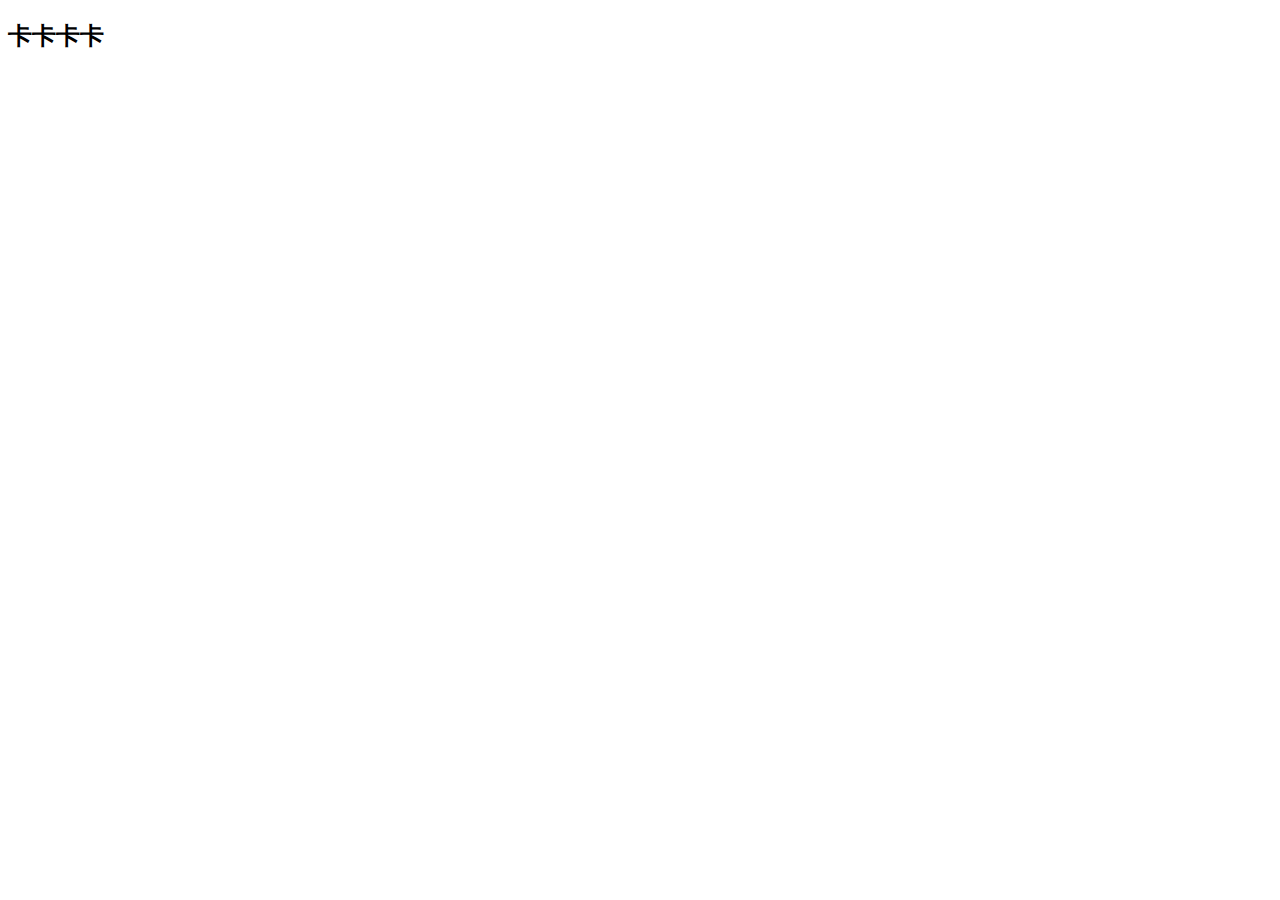
==== index.html @ bb4ccd2c "完成登陆页面前后端交互[C" ====
<!DOCTYPE html>
<html lang="en">

<head>
    <meta charset="UTF-8">
    <meta name="viewport" content="width=device-width, initial-scale=1.0">
    <title>Document</title>
</head>

<body>
    <h2>卡卡卡卡</h2>
</body>

</html>
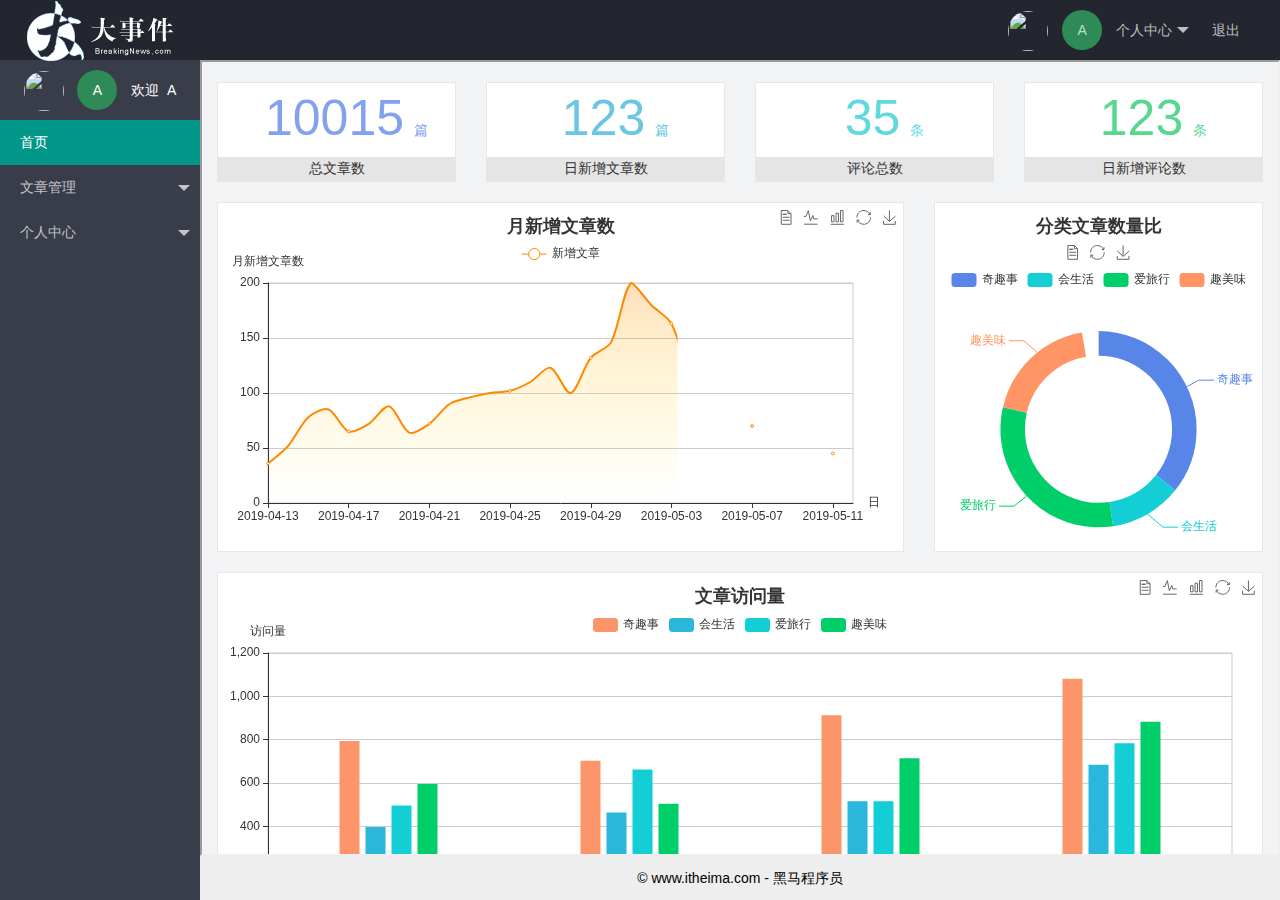
==== commit bd61c79f: "完成后台主页面和重置个人资料" ====
--- a/index.html
+++ b/index.html
@@ -1,14 +1,91 @@
 <!DOCTYPE html>
-<html lang="en">
+<html>
 
 <head>
-    <meta charset="UTF-8">
-    <meta name="viewport" content="width=device-width, initial-scale=1.0">
-    <title>Document</title>
+    <meta charset="utf-8">
+    <meta name="viewport" content="width=device-width, initial-scale=1, maximum-scale=1">
+    <title>大事件1 后台大布局</title>
+    <!-- <link rel="stylesheet" href="../src/css/layui.css"> -->
+    <link rel="stylesheet" href="/assets/lib/layui/css/layui.css">
+    <link rel="stylesheet" href="/assets/css/index.css">
+
 </head>
 
-<body>
-    <h2>卡卡卡卡</h2>
+<body class="layui-layout-body">
+    <div class="layui-layout layui-layout-admin">
+        <div class="layui-header">
+            <div class="layui-logo"><img src="/assets/images/logo.png" alt=""></div>
+            <ul class="layui-nav layui-layout-right">
+                <li class="layui-nav-item">
+                    <a href="javascript:;">
+                        <img src="http://t.cn/RCzsdCq" class="layui-nav-img">
+                        <span class="nickname">A</span>
+                        个人中心
+                    </a>
+                    <dl class="layui-nav-child">
+                        <dd><a href="javascript:;">基本资料</a></dd>
+                        <dd><a href="javascript:;">更换头像</a></dd>
+                        <dd><a href="javascript:;">重置密码</a></dd>
+                    </dl>
+                </li>
+                <li class="layui-nav-item  exit"><a href="">退出</a></li>
+            </ul>
+        </div>
+
+        <div class="layui-side layui-bg-black">
+            <div class="layui-side-scroll">
+                <!-- 左侧导航区域（可配合layui已有的垂直导航） -->
+                <ul class="layui-nav layui-nav-tree" lay-filter="test" lay-shrink="all">
+                    <div style="text-align: center;line-height: 60px;">
+                        <img src="http://t.cn/RCzsdCq" class="layui-nav-img">
+                        <span class="nickname">A</span>
+                        <span class="wel">欢迎&nbsp;&nbsp;A</span>
+                    </div>
+                    <li class="layui-nav-item layui-nav-itemed layui-this"><a href="/home/dashboard.html"
+                            target="fm">首页</a></li>
+                    <li class="layui-nav-item ">
+                        <a class="" href="javascript:;">文章管理</a>
+                        <dl class="layui-nav-child">
+                            <dd><a href="javascript:;">文章类别</a></dd>
+                            <dd><a href="javascript:;">文章列表</a></dd>
+                            <dd><a href="javascript:;">发表文章</a></dd>
+                        </dl>
+                    </li>
+                    <li class="layui-nav-item">
+                        <a href="javascript:;">个人中心</a>
+                        <dl class="layui-nav-child">
+                            <dd><a href="/user/user_info.html" target="fm">基本资料</a></dd>
+                            <dd><a href="javascript:;">更换头像</a></dd>
+                            <dd><a href="javascript:;">重置密码</a></dd>
+                        </dl>
+                    </li>
+                </ul>
+            </div>
+        </div>
+
+        <div class="layui-body">
+            <!-- 内容主体区域 -->
+            <!-- <div style="padding: 15px;">内容主体区域</div> -->
+            <iframe src="/home/dashboard.html" name="fm"></iframe>
+        </div>
+
+        <div class="layui-footer">
+            <!-- 底部固定区域 -->
+            © www.itheima.com - 黑马程序员
+        </div>
+    </div>
+    <!-- <script src="../src/layui.js"></script> -->
+    <script src="/assets/lib/jquery.js"></script>
+    <script src="/assets/lib/layui/layui.all.js"></script>
+    <script src="/assets/js/utile.js"></script>
+    <script src="/assets/js/index.js"></script>
+    <script>
+        //JavaScript代码区域
+        layui.use('element', function () {
+            var element = layui.element;
+
+        });
+    </script>
 </body>
 
 </html>--- a/assets/lib/layui/css/layui.css
+++ b/assets/lib/layui/css/layui.css
@@ -0,0 +1,2 @@
+/** layui-v2.5.6 MIT License By https://www.layui.com */
+ .layui-inline,img{display:inline-block;vertical-align:middle}h1,h2,h3,h4,h5,h6{font-weight:400}.layui-edge,.layui-header,.layui-inline,.layui-main{position:relative}.layui-body,.layui-edge,.layui-elip{overflow:hidden}.layui-btn,.layui-edge,.layui-inline,img{vertical-align:middle}.layui-btn,.layui-disabled,.layui-icon,.layui-unselect{-moz-user-select:none;-webkit-user-select:none;-ms-user-select:none}.layui-elip,.layui-form-checkbox span,.layui-form-pane .layui-form-label{text-overflow:ellipsis;white-space:nowrap}.layui-breadcrumb,.layui-tree-btnGroup{visibility:hidden}blockquote,body,button,dd,div,dl,dt,form,h1,h2,h3,h4,h5,h6,input,li,ol,p,pre,td,textarea,th,ul{margin:0;padding:0;-webkit-tap-highlight-color:rgba(0,0,0,0)}a:active,a:hover{outline:0}img{border:none}li{list-style:none}table{border-collapse:collapse;border-spacing:0}h4,h5,h6{font-size:100%}button,input,optgroup,option,select,textarea{font-family:inherit;font-size:inherit;font-style:inherit;font-weight:inherit;outline:0}pre{white-space:pre-wrap;white-space:-moz-pre-wrap;white-space:-pre-wrap;white-space:-o-pre-wrap;word-wrap:break-word}body{line-height:24px;font:14px Helvetica Neue,Helvetica,PingFang SC,Tahoma,Arial,sans-serif}hr{height:1px;margin:10px 0;border:0;clear:both}a{color:#333;text-decoration:none}a:hover{color:#777}a cite{font-style:normal;*cursor:pointer}.layui-border-box,.layui-border-box *{box-sizing:border-box}.layui-box,.layui-box *{box-sizing:content-box}.layui-clear{clear:both;*zoom:1}.layui-clear:after{content:'\20';clear:both;*zoom:1;display:block;height:0}.layui-inline{*display:inline;*zoom:1}.layui-edge{display:inline-block;width:0;height:0;border-width:6px;border-style:dashed;border-color:transparent}.layui-edge-top{top:-4px;border-bottom-color:#999;border-bottom-style:solid}.layui-edge-right{border-left-color:#999;border-left-style:solid}.layui-edge-bottom{top:2px;border-top-color:#999;border-top-style:solid}.layui-edge-left{border-right-color:#999;border-right-style:solid}.layui-disabled,.layui-disabled:hover{color:#d2d2d2!important;cursor:not-allowed!important}.layui-circle{border-radius:100%}.layui-show{display:block!important}.layui-hide{display:none!important}@font-face{font-family:layui-icon;src:url(../font/iconfont.eot?v=256);src:url(../font/iconfont.eot?v=256#iefix) format('embedded-opentype'),url(../font/iconfont.woff2?v=256) format('woff2'),url(../font/iconfont.woff?v=256) format('woff'),url(../font/iconfont.ttf?v=256) format('truetype'),url(../font/iconfont.svg?v=256#layui-icon) format('svg')}.layui-icon{font-family:layui-icon!important;font-size:16px;font-style:normal;-webkit-font-smoothing:antialiased;-moz-osx-font-smoothing:grayscale}.layui-icon-reply-fill:before{content:"\e611"}.layui-icon-set-fill:before{content:"\e614"}.layui-icon-menu-fill:before{content:"\e60f"}.layui-icon-search:before{content:"\e615"}.layui-icon-share:before{content:"\e641"}.layui-icon-set-sm:before{content:"\e620"}.layui-icon-engine:before{content:"\e628"}.layui-icon-close:before{content:"\1006"}.layui-icon-close-fill:before{content:"\1007"}.layui-icon-chart-screen:before{content:"\e629"}.layui-icon-star:before{content:"\e600"}.layui-icon-circle-dot:before{content:"\e617"}.layui-icon-chat:before{content:"\e606"}.layui-icon-release:before{content:"\e609"}.layui-icon-list:before{content:"\e60a"}.layui-icon-chart:before{content:"\e62c"}.layui-icon-ok-circle:before{content:"\1005"}.layui-icon-layim-theme:before{content:"\e61b"}.layui-icon-table:before{content:"\e62d"}.layui-icon-right:before{content:"\e602"}.layui-icon-left:before{content:"\e603"}.layui-icon-cart-simple:before{content:"\e698"}.layui-icon-face-cry:before{content:"\e69c"}.layui-icon-face-smile:before{content:"\e6af"}.layui-icon-survey:before{content:"\e6b2"}.layui-icon-tree:before{content:"\e62e"}.layui-icon-ie:before{content:"\e7bb"}.layui-icon-upload-circle:before{content:"\e62f"}.layui-icon-add-circle:before{content:"\e61f"}.layui-icon-download-circle:before{content:"\e601"}.layui-icon-templeate-1:before{content:"\e630"}.layui-icon-util:before{content:"\e631"}.layui-icon-face-surprised:before{content:"\e664"}.layui-icon-edit:before{content:"\e642"}.layui-icon-speaker:before{content:"\e645"}.layui-icon-down:before{content:"\e61a"}.layui-icon-file:before{content:"\e621"}.layui-icon-layouts:before{content:"\e632"}.layui-icon-rate-half:before{content:"\e6c9"}.layui-icon-add-circle-fine:before{content:"\e608"}.layui-icon-prev-circle:before{content:"\e633"}.layui-icon-read:before{content:"\e705"}.layui-icon-404:before{content:"\e61c"}.layui-icon-carousel:before{content:"\e634"}.layui-icon-help:before{content:"\e607"}.layui-icon-code-circle:before{content:"\e635"}.layui-icon-windows:before{content:"\e67f"}.layui-icon-water:before{content:"\e636"}.layui-icon-username:before{content:"\e66f"}.layui-icon-find-fill:before{content:"\e670"}.layui-icon-about:before{content:"\e60b"}.layui-icon-location:before{content:"\e715"}.layui-icon-up:before{content:"\e619"}.layui-icon-pause:before{content:"\e651"}.layui-icon-date:before{content:"\e637"}.layui-icon-layim-uploadfile:before{content:"\e61d"}.layui-icon-delete:before{content:"\e640"}.layui-icon-play:before{content:"\e652"}.layui-icon-top:before{content:"\e604"}.layui-icon-firefox:before{content:"\e686"}.layui-icon-friends:before{content:"\e612"}.layui-icon-refresh-3:before{content:"\e9aa"}.layui-icon-ok:before{content:"\e605"}.layui-icon-layer:before{content:"\e638"}.layui-icon-face-smile-fine:before{content:"\e60c"}.layui-icon-dollar:before{content:"\e659"}.layui-icon-group:before{content:"\e613"}.layui-icon-layim-download:before{content:"\e61e"}.layui-icon-picture-fine:before{content:"\e60d"}.layui-icon-link:before{content:"\e64c"}.layui-icon-diamond:before{content:"\e735"}.layui-icon-log:before{content:"\e60e"}.layui-icon-key:before{content:"\e683"}.layui-icon-rate-solid:before{content:"\e67a"}.layui-icon-fonts-del:before{content:"\e64f"}.layui-icon-unlink:before{content:"\e64d"}.layui-icon-fonts-clear:before{content:"\e639"}.layui-icon-triangle-r:before{content:"\e623"}.layui-icon-circle:before{content:"\e63f"}.layui-icon-radio:before{content:"\e643"}.layui-icon-align-center:before{content:"\e647"}.layui-icon-align-right:before{content:"\e648"}.layui-icon-align-left:before{content:"\e649"}.layui-icon-loading-1:before{content:"\e63e"}.layui-icon-return:before{content:"\e65c"}.layui-icon-fonts-strong:before{content:"\e62b"}.layui-icon-upload:before{content:"\e67c"}.layui-icon-dialogue:before{content:"\e63a"}.layui-icon-video:before{content:"\e6ed"}.layui-icon-headset:before{content:"\e6fc"}.layui-icon-cellphone-fine:before{content:"\e63b"}.layui-icon-add-1:before{content:"\e654"}.layui-icon-face-smile-b:before{content:"\e650"}.layui-icon-fonts-html:before{content:"\e64b"}.layui-icon-screen-full:before{content:"\e622"}.layui-icon-form:before{content:"\e63c"}.layui-icon-cart:before{content:"\e657"}.layui-icon-camera-fill:before{content:"\e65d"}.layui-icon-tabs:before{content:"\e62a"}.layui-icon-heart-fill:before{content:"\e68f"}.layui-icon-fonts-code:before{content:"\e64e"}.layui-icon-ios:before{content:"\e680"}.layui-icon-at:before{content:"\e687"}.layui-icon-fire:before{content:"\e756"}.layui-icon-set:before{content:"\e716"}.layui-icon-fonts-u:before{content:"\e646"}.layui-icon-triangle-d:before{content:"\e625"}.layui-icon-tips:before{content:"\e702"}.layui-icon-picture:before{content:"\e64a"}.layui-icon-more-vertical:before{content:"\e671"}.layui-icon-bluetooth:before{content:"\e689"}.layui-icon-flag:before{content:"\e66c"}.layui-icon-loading:before{content:"\e63d"}.layui-icon-fonts-i:before{content:"\e644"}.layui-icon-refresh-1:before{content:"\e666"}.layui-icon-rmb:before{content:"\e65e"}.layui-icon-addition:before{content:"\e624"}.layui-icon-home:before{content:"\e68e"}.layui-icon-time:before{content:"\e68d"}.layui-icon-user:before{content:"\e770"}.layui-icon-notice:before{content:"\e667"}.layui-icon-chrome:before{content:"\e68a"}.layui-icon-edge:before{content:"\e68b"}.layui-icon-login-weibo:before{content:"\e675"}.layui-icon-voice:before{content:"\e688"}.layui-icon-upload-drag:before{content:"\e681"}.layui-icon-login-qq:before{content:"\e676"}.layui-icon-snowflake:before{content:"\e6b1"}.layui-icon-heart:before{content:"\e68c"}.layui-icon-logout:before{content:"\e682"}.layui-icon-file-b:before{content:"\e655"}.layui-icon-template:before{content:"\e663"}.layui-icon-transfer:before{content:"\e691"}.layui-icon-auz:before{content:"\e672"}.layui-icon-console:before{content:"\e665"}.layui-icon-app:before{content:"\e653"}.layui-icon-prev:before{content:"\e65a"}.layui-icon-website:before{content:"\e7ae"}.layui-icon-next:before{content:"\e65b"}.layui-icon-component:before{content:"\e857"}.layui-icon-android:before{content:"\e684"}.layui-icon-more:before{content:"\e65f"}.layui-icon-login-wechat:before{content:"\e677"}.layui-icon-shrink-right:before{content:"\e668"}.layui-icon-spread-left:before{content:"\e66b"}.layui-icon-camera:before{content:"\e660"}.layui-icon-note:before{content:"\e66e"}.layui-icon-refresh:before{content:"\e669"}.layui-icon-female:before{content:"\e661"}.layui-icon-male:before{content:"\e662"}.layui-icon-screen-restore:before{content:"\e758"}.layui-icon-password:before{content:"\e673"}.layui-icon-senior:before{content:"\e674"}.layui-icon-theme:before{content:"\e66a"}.layui-icon-tread:before{content:"\e6c5"}.layui-icon-praise:before{content:"\e6c6"}.layui-icon-star-fill:before{content:"\e658"}.layui-icon-rate:before{content:"\e67b"}.layui-icon-template-1:before{content:"\e656"}.layui-icon-vercode:before{content:"\e679"}.layui-icon-service:before{content:"\e626"}.layui-icon-cellphone:before{content:"\e678"}.layui-icon-print:before{content:"\e66d"}.layui-icon-cols:before{content:"\e610"}.layui-icon-wifi:before{content:"\e7e0"}.layui-icon-export:before{content:"\e67d"}.layui-icon-rss:before{content:"\e808"}.layui-icon-slider:before{content:"\e714"}.layui-icon-email:before{content:"\e618"}.layui-icon-subtraction:before{content:"\e67e"}.layui-icon-mike:before{content:"\e6dc"}.layui-icon-light:before{content:"\e748"}.layui-icon-gift:before{content:"\e627"}.layui-icon-mute:before{content:"\e685"}.layui-icon-reduce-circle:before{content:"\e616"}.layui-icon-music:before{content:"\e690"}.layui-main{width:1140px;margin:0 auto}.layui-header{z-index:1000;height:60px}.layui-header a:hover{transition:all .5s;-webkit-transition:all .5s}.layui-side{position:fixed;left:0;top:0;bottom:0;z-index:999;width:200px;overflow-x:hidden}.layui-side-scroll{position:relative;width:220px;height:100%;overflow-x:hidden}.layui-body{position:absolute;left:200px;right:0;top:0;bottom:0;z-index:998;width:auto;overflow-y:auto;box-sizing:border-box}.layui-layout-body{overflow:hidden}.layui-layout-admin .layui-header{background-color:#23262E}.layui-layout-admin .layui-side{top:60px;width:200px;overflow-x:hidden}.layui-layout-admin .layui-body{position:fixed;top:60px;bottom:44px}.layui-layout-admin .layui-main{width:auto;margin:0 15px}.layui-layout-admin .layui-footer{position:fixed;left:200px;right:0;bottom:0;height:44px;line-height:44px;padding:0 15px;background-color:#eee}.layui-layout-admin .layui-logo{position:absolute;left:0;top:0;width:200px;height:100%;line-height:60px;text-align:center;color:#009688;font-size:16px}.layui-layout-admin .layui-header .layui-nav{background:0 0}.layui-layout-left{position:absolute!important;left:200px;top:0}.layui-layout-right{position:absolute!important;right:0;top:0}.layui-container{position:relative;margin:0 auto;padding:0 15px;box-sizing:border-box}.layui-fluid{position:relative;margin:0 auto;padding:0 15px}.layui-row:after,.layui-row:before{content:'';display:block;clear:both}.layui-col-lg1,.layui-col-lg10,.layui-col-lg11,.layui-col-lg12,.layui-col-lg2,.layui-col-lg3,.layui-col-lg4,.layui-col-lg5,.layui-col-lg6,.layui-col-lg7,.layui-col-lg8,.layui-col-lg9,.layui-col-md1,.layui-col-md10,.layui-col-md11,.layui-col-md12,.layui-col-md2,.layui-col-md3,.layui-col-md4,.layui-col-md5,.layui-col-md6,.layui-col-md7,.layui-col-md8,.layui-col-md9,.layui-col-sm1,.layui-col-sm10,.layui-col-sm11,.layui-col-sm12,.layui-col-sm2,.layui-col-sm3,.layui-col-sm4,.layui-col-sm5,.layui-col-sm6,.layui-col-sm7,.layui-col-sm8,.layui-col-sm9,.layui-col-xs1,.layui-col-xs10,.layui-col-xs11,.layui-col-xs12,.layui-col-xs2,.layui-col-xs3,.layui-col-xs4,.layui-col-xs5,.layui-col-xs6,.layui-col-xs7,.layui-col-xs8,.layui-col-xs9{position:relative;display:block;box-sizing:border-box}.layui-col-xs1,.layui-col-xs10,.layui-col-xs11,.layui-col-xs12,.layui-col-xs2,.layui-col-xs3,.layui-col-xs4,.layui-col-xs5,.layui-col-xs6,.layui-col-xs7,.layui-col-xs8,.layui-col-xs9{float:left}.layui-col-xs1{width:8.33333333%}.layui-col-xs2{width:16.66666667%}.layui-col-xs3{width:25%}.layui-col-xs4{width:33.33333333%}.layui-col-xs5{width:41.66666667%}.layui-col-xs6{width:50%}.layui-col-xs7{width:58.33333333%}.layui-col-xs8{width:66.66666667%}.layui-col-xs9{width:75%}.layui-col-xs10{width:83.33333333%}.layui-col-xs11{width:91.66666667%}.layui-col-xs12{width:100%}.layui-col-xs-offset1{margin-left:8.33333333%}.layui-col-xs-offset2{margin-left:16.66666667%}.layui-col-xs-offset3{margin-left:25%}.layui-col-xs-offset4{margin-left:33.33333333%}.layui-col-xs-offset5{margin-left:41.66666667%}.layui-col-xs-offset6{margin-left:50%}.layui-col-xs-offset7{margin-left:58.33333333%}.layui-col-xs-offset8{margin-left:66.66666667%}.layui-col-xs-offset9{margin-left:75%}.layui-col-xs-offset10{margin-left:83.33333333%}.layui-col-xs-offset11{margin-left:91.66666667%}.layui-col-xs-offset12{margin-left:100%}@media screen and (max-width:768px){.layui-hide-xs{display:none!important}.layui-show-xs-block{display:block!important}.layui-show-xs-inline{display:inline!important}.layui-show-xs-inline-block{display:inline-block!important}}@media screen and (min-width:768px){.layui-container{width:750px}.layui-hide-sm{display:none!important}.layui-show-sm-block{display:block!important}.layui-show-sm-inline{display:inline!important}.layui-show-sm-inline-block{display:inline-block!important}.layui-col-sm1,.layui-col-sm10,.layui-col-sm11,.layui-col-sm12,.layui-col-sm2,.layui-col-sm3,.layui-col-sm4,.layui-col-sm5,.layui-col-sm6,.layui-col-sm7,.layui-col-sm8,.layui-col-sm9{float:left}.layui-col-sm1{width:8.33333333%}.layui-col-sm2{width:16.66666667%}.layui-col-sm3{width:25%}.layui-col-sm4{width:33.33333333%}.layui-col-sm5{width:41.66666667%}.layui-col-sm6{width:50%}.layui-col-sm7{width:58.33333333%}.layui-col-sm8{width:66.66666667%}.layui-col-sm9{width:75%}.layui-col-sm10{width:83.33333333%}.layui-col-sm11{width:91.66666667%}.layui-col-sm12{width:100%}.layui-col-sm-offset1{margin-left:8.33333333%}.layui-col-sm-offset2{margin-left:16.66666667%}.layui-col-sm-offset3{margin-left:25%}.layui-col-sm-offset4{margin-left:33.33333333%}.layui-col-sm-offset5{margin-left:41.66666667%}.layui-col-sm-offset6{margin-left:50%}.layui-col-sm-offset7{margin-left:58.33333333%}.layui-col-sm-offset8{margin-left:66.66666667%}.layui-col-sm-offset9{margin-left:75%}.layui-col-sm-offset10{margin-left:83.33333333%}.layui-col-sm-offset11{margin-left:91.66666667%}.layui-col-sm-offset12{margin-left:100%}}@media screen and (min-width:992px){.layui-container{width:970px}.layui-hide-md{display:none!important}.layui-show-md-block{display:block!important}.layui-show-md-inline{display:inline!important}.layui-show-md-inline-block{display:inline-block!important}.layui-col-md1,.layui-col-md10,.layui-col-md11,.layui-col-md12,.layui-col-md2,.layui-col-md3,.layui-col-md4,.layui-col-md5,.layui-col-md6,.layui-col-md7,.layui-col-md8,.layui-col-md9{float:left}.layui-col-md1{width:8.33333333%}.layui-col-md2{width:16.66666667%}.layui-col-md3{width:25%}.layui-col-md4{width:33.33333333%}.layui-col-md5{width:41.66666667%}.layui-col-md6{width:50%}.layui-col-md7{width:58.33333333%}.layui-col-md8{width:66.66666667%}.layui-col-md9{width:75%}.layui-col-md10{width:83.33333333%}.layui-col-md11{width:91.66666667%}.layui-col-md12{width:100%}.layui-col-md-offset1{margin-left:8.33333333%}.layui-col-md-offset2{margin-left:16.66666667%}.layui-col-md-offset3{margin-left:25%}.layui-col-md-offset4{margin-left:33.33333333%}.layui-col-md-offset5{margin-left:41.66666667%}.layui-col-md-offset6{margin-left:50%}.layui-col-md-offset7{margin-left:58.33333333%}.layui-col-md-offset8{margin-left:66.66666667%}.layui-col-md-offset9{margin-left:75%}.layui-col-md-offset10{margin-left:83.33333333%}.layui-col-md-offset11{margin-left:91.66666667%}.layui-col-md-offset12{margin-left:100%}}@media screen and (min-width:1200px){.layui-container{width:1170px}.layui-hide-lg{display:none!important}.layui-show-lg-block{display:block!important}.layui-show-lg-inline{display:inline!important}.layui-show-lg-inline-block{display:inline-block!important}.layui-col-lg1,.layui-col-lg10,.layui-col-lg11,.layui-col-lg12,.layui-col-lg2,.layui-col-lg3,.layui-col-lg4,.layui-col-lg5,.layui-col-lg6,.layui-col-lg7,.layui-col-lg8,.layui-col-lg9{float:left}.layui-col-lg1{width:8.33333333%}.layui-col-lg2{width:16.66666667%}.layui-col-lg3{width:25%}.layui-col-lg4{width:33.33333333%}.layui-col-lg5{width:41.66666667%}.layui-col-lg6{width:50%}.layui-col-lg7{width:58.33333333%}.layui-col-lg8{width:66.66666667%}.layui-col-lg9{width:75%}.layui-col-lg10{width:83.33333333%}.layui-col-lg11{width:91.66666667%}.layui-col-lg12{width:100%}.layui-col-lg-offset1{margin-left:8.33333333%}.layui-col-lg-offset2{margin-left:16.66666667%}.layui-col-lg-offset3{margin-left:25%}.layui-col-lg-offset4{margin-left:33.33333333%}.layui-col-lg-offset5{margin-left:41.66666667%}.layui-col-lg-offset6{margin-left:50%}.layui-col-lg-offset7{margin-left:58.33333333%}.layui-col-lg-offset8{margin-left:66.66666667%}.layui-col-lg-offset9{margin-left:75%}.layui-col-lg-offset10{margin-left:83.33333333%}.layui-col-lg-offset11{margin-left:91.66666667%}.layui-col-lg-offset12{margin-left:100%}}.layui-col-space1{margin:-.5px}.layui-col-space1>*{padding:.5px}.layui-col-space2{margin:-1px}.layui-col-space2>*{padding:1px}.layui-col-space4{margin:-2px}.layui-col-space4>*{padding:2px}.layui-col-space5{margin:-2.5px}.layui-col-space5>*{padding:2.5px}.layui-col-space6{margin:-3px}.layui-col-space6>*{padding:3px}.layui-col-space8{margin:-4px}.layui-col-space8>*{padding:4px}.layui-col-space10{margin:-5px}.layui-col-space10>*{padding:5px}.layui-col-space12{margin:-6px}.layui-col-space12>*{padding:6px}.layui-col-space14{margin:-7px}.layui-col-space14>*{padding:7px}.layui-col-space15{margin:-7.5px}.layui-col-space15>*{padding:7.5px}.layui-col-space16{margin:-8px}.layui-col-space16>*{padding:8px}.layui-col-space18{margin:-9px}.layui-col-space18>*{padding:9px}.layui-col-space20{margin:-10px}.layui-col-space20>*{padding:10px}.layui-col-space22{margin:-11px}.layui-col-space22>*{padding:11px}.layui-col-space24{margin:-12px}.layui-col-space24>*{padding:12px}.layui-col-space25{margin:-12.5px}.layui-col-space25>*{padding:12.5px}.layui-col-space26{margin:-13px}.layui-col-space26>*{padding:13px}.layui-col-space28{margin:-14px}.layui-col-space28>*{padding:14px}.layui-col-space30{margin:-15px}.layui-col-space30>*{padding:15px}.layui-btn,.layui-input,.layui-select,.layui-textarea,.layui-upload-button{outline:0;-webkit-appearance:none;transition:all .3s;-webkit-transition:all .3s;box-sizing:border-box}.layui-elem-quote{margin-bottom:10px;padding:15px;line-height:22px;border-left:5px solid #009688;border-radius:0 2px 2px 0;background-color:#f2f2f2}.layui-quote-nm{border-style:solid;border-width:1px 1px 1px 5px;background:0 0}.layui-elem-field{margin-bottom:10px;padding:0;border-width:1px;border-style:solid}.layui-elem-field legend{margin-left:20px;padding:0 10px;font-size:20px;font-weight:300}.layui-field-title{margin:10px 0 20px;border-width:1px 0 0}.layui-field-box{padding:10px 15px}.layui-field-title .layui-field-box{padding:10px 0}.layui-progress{position:relative;height:6px;border-radius:20px;background-color:#e2e2e2}.layui-progress-bar{position:absolute;left:0;top:0;width:0;max-width:100%;height:6px;border-radius:20px;text-align:right;background-color:#5FB878;transition:all .3s;-webkit-transition:all .3s}.layui-progress-big,.layui-progress-big .layui-progress-bar{height:18px;line-height:18px}.layui-progress-text{position:relative;top:-20px;line-height:18px;font-size:12px;color:#666}.layui-progress-big .layui-progress-text{position:static;padding:0 10px;color:#fff}.layui-collapse{border-width:1px;border-style:solid;border-radius:2px}.layui-colla-content,.layui-colla-item{border-top-width:1px;border-top-style:solid}.layui-colla-item:first-child{border-top:none}.layui-colla-title{position:relative;height:42px;line-height:42px;padding:0 15px 0 35px;color:#333;background-color:#f2f2f2;cursor:pointer;font-size:14px;overflow:hidden}.layui-colla-content{display:none;padding:10px 15px;line-height:22px;color:#666}.layui-colla-icon{position:absolute;left:15px;top:0;font-size:14px}.layui-card{margin-bottom:15px;border-radius:2px;background-color:#fff;box-shadow:0 1px 2px 0 rgba(0,0,0,.05)}.layui-card:last-child{margin-bottom:0}.layui-card-header{position:relative;height:42px;line-height:42px;padding:0 15px;border-bottom:1px solid #f6f6f6;color:#333;border-radius:2px 2px 0 0;font-size:14px}.layui-bg-black,.layui-bg-blue,.layui-bg-cyan,.layui-bg-green,.layui-bg-orange,.layui-bg-red{color:#fff!important}.layui-card-body{position:relative;padding:10px 15px;line-height:24px}.layui-card-body[pad15]{padding:15px}.layui-card-body[pad20]{padding:20px}.layui-card-body .layui-table{margin:5px 0}.layui-card .layui-tab{margin:0}.layui-panel-window{position:relative;padding:15px;border-radius:0;border-top:5px solid #E6E6E6;background-color:#fff}.layui-auxiliar-moving{position:fixed;left:0;right:0;top:0;bottom:0;width:100%;height:100%;background:0 0;z-index:9999999999}.layui-form-label,.layui-form-mid,.layui-form-select,.layui-input-block,.layui-input-inline,.layui-textarea{position:relative}.layui-bg-red{background-color:#FF5722!important}.layui-bg-orange{background-color:#FFB800!important}.layui-bg-green{background-color:#009688!important}.layui-bg-cyan{background-color:#2F4056!important}.layui-bg-blue{background-color:#1E9FFF!important}.layui-bg-black{background-color:#393D49!important}.layui-bg-gray{background-color:#eee!important;color:#666!important}.layui-badge-rim,.layui-colla-content,.layui-colla-item,.layui-collapse,.layui-elem-field,.layui-form-pane .layui-form-item[pane],.layui-form-pane .layui-form-label,.layui-input,.layui-layedit,.layui-layedit-tool,.layui-quote-nm,.layui-select,.layui-tab-bar,.layui-tab-card,.layui-tab-title,.layui-tab-title .layui-this:after,.layui-textarea{border-color:#e6e6e6}.layui-timeline-item:before,hr{background-color:#e6e6e6}.layui-text{line-height:22px;font-size:14px;color:#666}.layui-text h1,.layui-text h2,.layui-text h3{font-weight:500;color:#333}.layui-text h1{font-size:30px}.layui-text h2{font-size:24px}.layui-text h3{font-size:18px}.layui-text a:not(.layui-btn){color:#01AAED}.layui-text a:not(.layui-btn):hover{text-decoration:underline}.layui-text ul{padding:5px 0 5px 15px}.layui-text ul li{margin-top:5px;list-style-type:disc}.layui-text em,.layui-word-aux{color:#999!important;padding:0 5px!important}.layui-btn{display:inline-block;height:38px;line-height:38px;padding:0 18px;background-color:#009688;color:#fff;white-space:nowrap;text-align:center;font-size:14px;border:none;border-radius:2px;cursor:pointer}.layui-btn:hover{opacity:.8;filter:alpha(opacity=80);color:#fff}.layui-btn:active{opacity:1;filter:alpha(opacity=100)}.layui-btn+.layui-btn{margin-left:10px}.layui-btn-container{font-size:0}.layui-btn-container .layui-btn{margin-right:10px;margin-bottom:10px}.layui-btn-container .layui-btn+.layui-btn{margin-left:0}.layui-table .layui-btn-container .layui-btn{margin-bottom:9px}.layui-btn-radius{border-radius:100px}.layui-btn .layui-icon{margin-right:3px;font-size:18px;vertical-align:bottom;vertical-align:middle\9}.layui-btn-primary{border:1px solid #C9C9C9;background-color:#fff;color:#555}.layui-btn-primary:hover{border-color:#009688;color:#333}.layui-btn-normal{background-color:#1E9FFF}.layui-btn-warm{background-color:#FFB800}.layui-btn-danger{background-color:#FF5722}.layui-btn-checked{background-color:#5FB878}.layui-btn-disabled,.layui-btn-disabled:active,.layui-btn-disabled:hover{border:1px solid #e6e6e6;background-color:#FBFBFB;color:#C9C9C9;cursor:not-allowed;opacity:1}.layui-btn-lg{height:44px;line-height:44px;padding:0 25px;font-size:16px}.layui-btn-sm{height:30px;line-height:30px;padding:0 10px;font-size:12px}.layui-btn-sm i{font-size:16px!important}.layui-btn-xs{height:22px;line-height:22px;padding:0 5px;font-size:12px}.layui-btn-xs i{font-size:14px!important}.layui-btn-group{display:inline-block;vertical-align:middle;font-size:0}.layui-btn-group .layui-btn{margin-left:0!important;margin-right:0!important;border-left:1px solid rgba(255,255,255,.5);border-radius:0}.layui-btn-group .layui-btn-primary{border-left:none}.layui-btn-group .layui-btn-primary:hover{border-color:#C9C9C9;color:#009688}.layui-btn-group .layui-btn:first-child{border-left:none;border-radius:2px 0 0 2px}.layui-btn-group .layui-btn-primary:first-child{border-left:1px solid #c9c9c9}.layui-btn-group .layui-btn:last-child{border-radius:0 2px 2px 0}.layui-btn-group .layui-btn+.layui-btn{margin-left:0}.layui-btn-group+.layui-btn-group{margin-left:10px}.layui-btn-fluid{width:100%}.layui-input,.layui-select,.layui-textarea{height:38px;line-height:1.3;line-height:38px\9;border-width:1px;border-style:solid;background-color:#fff;border-radius:2px}.layui-input::-webkit-input-placeholder,.layui-select::-webkit-input-placeholder,.layui-textarea::-webkit-input-placeholder{line-height:1.3}.layui-input,.layui-textarea{display:block;width:100%;padding-left:10px}.layui-input:hover,.layui-textarea:hover{border-color:#D2D2D2!important}.layui-input:focus,.layui-textarea:focus{border-color:#C9C9C9!important}.layui-textarea{min-height:100px;height:auto;line-height:20px;padding:6px 10px;resize:vertical}.layui-select{padding:0 10px}.layui-form input[type=checkbox],.layui-form input[type=radio],.layui-form select{display:none}.layui-form [lay-ignore]{display:initial}.layui-form-item{margin-bottom:15px;clear:both;*zoom:1}.layui-form-item:after{content:'\20';clear:both;*zoom:1;display:block;height:0}.layui-form-label{float:left;display:block;padding:9px 15px;width:80px;font-weight:400;line-height:20px;text-align:right}.layui-form-label-col{display:block;float:none;padding:9px 0;line-height:20px;text-align:left}.layui-form-item .layui-inline{margin-bottom:5px;margin-right:10px}.layui-input-block{margin-left:110px;min-height:36px}.layui-input-inline{display:inline-block;vertical-align:middle}.layui-form-item .layui-input-inline{float:left;width:190px;margin-right:10px}.layui-form-text .layui-input-inline{width:auto}.layui-form-mid{float:left;display:block;padding:9px 0!important;line-height:20px;margin-right:10px}.layui-form-danger+.layui-form-select .layui-input,.layui-form-danger:focus{border-color:#FF5722!important}.layui-form-select .layui-input{padding-right:30px;cursor:pointer}.layui-form-select .layui-edge{position:absolute;right:10px;top:50%;margin-top:-3px;cursor:pointer;border-width:6px;border-top-color:#c2c2c2;border-top-style:solid;transition:all .3s;-webkit-transition:all .3s}.layui-form-select dl{display:none;position:absolute;left:0;top:42px;padding:5px 0;z-index:899;min-width:100%;border:1px solid #d2d2d2;max-height:300px;overflow-y:auto;background-color:#fff;border-radius:2px;box-shadow:0 2px 4px rgba(0,0,0,.12);box-sizing:border-box}.layui-form-select dl dd,.layui-form-select dl dt{padding:0 10px;line-height:36px;white-space:nowrap;overflow:hidden;text-overflow:ellipsis}.layui-form-select dl dt{font-size:12px;color:#999}.layui-form-select dl dd{cursor:pointer}.layui-form-select dl dd:hover{background-color:#f2f2f2;-webkit-transition:.5s all;transition:.5s all}.layui-form-select .layui-select-group dd{padding-left:20px}.layui-form-select dl dd.layui-select-tips{padding-left:10px!important;color:#999}.layui-form-select dl dd.layui-this{background-color:#5FB878;color:#fff}.layui-form-checkbox,.layui-form-select dl dd.layui-disabled{background-color:#fff}.layui-form-selected dl{display:block}.layui-form-checkbox,.layui-form-checkbox *,.layui-form-switch{display:inline-block;vertical-align:middle}.layui-form-selected .layui-edge{margin-top:-9px;-webkit-transform:rotate(180deg);transform:rotate(180deg);margin-top:-3px\9}:root .layui-form-selected .layui-edge{margin-top:-9px\0/IE9}.layui-form-selectup dl{top:auto;bottom:42px}.layui-select-none{margin:5px 0;text-align:center;color:#999}.layui-select-disabled .layui-disabled{border-color:#eee!important}.layui-select-disabled .layui-edge{border-top-color:#d2d2d2}.layui-form-checkbox{position:relative;height:30px;line-height:30px;margin-right:10px;padding-right:30px;cursor:pointer;font-size:0;-webkit-transition:.1s linear;transition:.1s linear;box-sizing:border-box}.layui-form-checkbox span{padding:0 10px;height:100%;font-size:14px;border-radius:2px 0 0 2px;background-color:#d2d2d2;color:#fff;overflow:hidden}.layui-form-checkbox:hover span{background-color:#c2c2c2}.layui-form-checkbox i{position:absolute;right:0;top:0;width:30px;height:28px;border:1px solid #d2d2d2;border-left:none;border-radius:0 2px 2px 0;color:#fff;font-size:20px;text-align:center}.layui-form-checkbox:hover i{border-color:#c2c2c2;color:#c2c2c2}.layui-form-checked,.layui-form-checked:hover{border-color:#5FB878}.layui-form-checked span,.layui-form-checked:hover span{background-color:#5FB878}.layui-form-checked i,.layui-form-checked:hover i{color:#5FB878}.layui-form-item .layui-form-checkbox{margin-top:4px}.layui-form-checkbox[lay-skin=primary]{height:auto!important;line-height:normal!important;min-width:18px;min-height:18px;border:none!important;margin-right:0;padding-left:28px;padding-right:0;background:0 0}.layui-form-checkbox[lay-skin=primary] span{padding-left:0;padding-right:15px;line-height:18px;background:0 0;color:#666}.layui-form-checkbox[lay-skin=primary] i{right:auto;left:0;width:16px;height:16px;line-height:16px;border:1px solid #d2d2d2;font-size:12px;border-radius:2px;background-color:#fff;-webkit-transition:.1s linear;transition:.1s linear}.layui-form-checkbox[lay-skin=primary]:hover i{border-color:#5FB878;color:#fff}.layui-form-checked[lay-skin=primary] i{border-color:#5FB878!important;background-color:#5FB878;color:#fff}.layui-checkbox-disbaled[lay-skin=primary] span{background:0 0!important;color:#c2c2c2}.layui-checkbox-disbaled[lay-skin=primary]:hover i{border-color:#d2d2d2}.layui-form-item .layui-form-checkbox[lay-skin=primary]{margin-top:10px}.layui-form-switch{position:relative;height:22px;line-height:22px;min-width:35px;padding:0 5px;margin-top:8px;border:1px solid #d2d2d2;border-radius:20px;cursor:pointer;background-color:#fff;-webkit-transition:.1s linear;transition:.1s linear}.layui-form-switch i{position:absolute;left:5px;top:3px;width:16px;height:16px;border-radius:20px;background-color:#d2d2d2;-webkit-transition:.1s linear;transition:.1s linear}.layui-form-switch em{position:relative;top:0;width:25px;margin-left:21px;padding:0!important;text-align:center!important;color:#999!important;font-style:normal!important;font-size:12px}.layui-form-onswitch{border-color:#5FB878;background-color:#5FB878}.layui-checkbox-disbaled,.layui-checkbox-disbaled i{border-color:#e2e2e2!important}.layui-form-onswitch i{left:100%;margin-left:-21px;background-color:#fff}.layui-form-onswitch em{margin-left:5px;margin-right:21px;color:#fff!important}.layui-checkbox-disbaled span{background-color:#e2e2e2!important}.layui-checkbox-disbaled:hover i{color:#fff!important}[lay-radio]{display:none}.layui-form-radio,.layui-form-radio *{display:inline-block;vertical-align:middle}.layui-form-radio{line-height:28px;margin:6px 10px 0 0;padding-right:10px;cursor:pointer;font-size:0}.layui-form-radio *{font-size:14px}.layui-form-radio>i{margin-right:8px;font-size:22px;color:#c2c2c2}.layui-form-radio>i:hover,.layui-form-radioed>i{color:#5FB878}.layui-radio-disbaled>i{color:#e2e2e2!important}.layui-form-pane .layui-form-label{width:110px;padding:8px 15px;height:38px;line-height:20px;border-width:1px;border-style:solid;border-radius:2px 0 0 2px;text-align:center;background-color:#FBFBFB;overflow:hidden;box-sizing:border-box}.layui-form-pane .layui-input-inline{margin-left:-1px}.layui-form-pane .layui-input-block{margin-left:110px;left:-1px}.layui-form-pane .layui-input{border-radius:0 2px 2px 0}.layui-form-pane .layui-form-text .layui-form-label{float:none;width:100%;border-radius:2px;box-sizing:border-box;text-align:left}.layui-form-pane .layui-form-text .layui-input-inline{display:block;margin:0;top:-1px;clear:both}.layui-form-pane .layui-form-text .layui-input-block{margin:0;left:0;top:-1px}.layui-form-pane .layui-form-text .layui-textarea{min-height:100px;border-radius:0 0 2px 2px}.layui-form-pane .layui-form-checkbox{margin:4px 0 4px 10px}.layui-form-pane .layui-form-radio,.layui-form-pane .layui-form-switch{margin-top:6px;margin-left:10px}.layui-form-pane .layui-form-item[pane]{position:relative;border-width:1px;border-style:solid}.layui-form-pane .layui-form-item[pane] .layui-form-label{position:absolute;left:0;top:0;height:100%;border-width:0 1px 0 0}.layui-form-pane .layui-form-item[pane] .layui-input-inline{margin-left:110px}@media screen and (max-width:450px){.layui-form-item .layui-form-label{text-overflow:ellipsis;overflow:hidden;white-space:nowrap}.layui-form-item .layui-inline{display:block;margin-right:0;margin-bottom:20px;clear:both}.layui-form-item .layui-inline:after{content:'\20';clear:both;display:block;height:0}.layui-form-item .layui-input-inline{display:block;float:none;left:-3px;width:auto;margin:0 0 10px 112px}.layui-form-item .layui-input-inline+.layui-form-mid{margin-left:110px;top:-5px;padding:0}.layui-form-item .layui-form-checkbox{margin-right:5px;margin-bottom:5px}}.layui-layedit{border-width:1px;border-style:solid;border-radius:2px}.layui-layedit-tool{padding:3px 5px;border-bottom-width:1px;border-bottom-style:solid;font-size:0}.layedit-tool-fixed{position:fixed;top:0;border-top:1px solid #e2e2e2}.layui-layedit-tool .layedit-tool-mid,.layui-layedit-tool .layui-icon{display:inline-block;vertical-align:middle;text-align:center;font-size:14px}.layui-layedit-tool .layui-icon{position:relative;width:32px;height:30px;line-height:30px;margin:3px 5px;color:#777;cursor:pointer;border-radius:2px}.layui-layedit-tool .layui-icon:hover{color:#393D49}.layui-layedit-tool .layui-icon:active{color:#000}.layui-layedit-tool .layedit-tool-active{background-color:#e2e2e2;color:#000}.layui-layedit-tool .layui-disabled,.layui-layedit-tool .layui-disabled:hover{color:#d2d2d2;cursor:not-allowed}.layui-layedit-tool .layedit-tool-mid{width:1px;height:18px;margin:0 10px;background-color:#d2d2d2}.layedit-tool-html{width:50px!important;font-size:30px!important}.layedit-tool-b,.layedit-tool-code,.layedit-tool-help{font-size:16px!important}.layedit-tool-d,.layedit-tool-face,.layedit-tool-image,.layedit-tool-unlink{font-size:18px!important}.layedit-tool-image input{position:absolute;font-size:0;left:0;top:0;width:100%;height:100%;opacity:.01;filter:Alpha(opacity=1);cursor:pointer}.layui-layedit-iframe iframe{display:block;width:100%}#LAY_layedit_code{overflow:hidden}.layui-laypage{display:inline-block;*display:inline;*zoom:1;vertical-align:middle;margin:10px 0;font-size:0}.layui-laypage>a:first-child,.layui-laypage>a:first-child em{border-radius:2px 0 0 2px}.layui-laypage>a:last-child,.layui-laypage>a:last-child em{border-radius:0 2px 2px 0}.layui-laypage>:first-child{margin-left:0!important}.layui-laypage>:last-child{margin-right:0!important}.layui-laypage a,.layui-laypage button,.layui-laypage input,.layui-laypage select,.layui-laypage span{border:1px solid #e2e2e2}.layui-laypage a,.layui-laypage span{display:inline-block;*display:inline;*zoom:1;vertical-align:middle;padding:0 15px;height:28px;line-height:28px;margin:0 -1px 5px 0;background-color:#fff;color:#333;font-size:12px}.layui-flow-more a *,.layui-laypage input,.layui-table-view select[lay-ignore]{display:inline-block}.layui-laypage a:hover{color:#009688}.layui-laypage em{font-style:normal}.layui-laypage .layui-laypage-spr{color:#999;font-weight:700}.layui-laypage a{text-decoration:none}.layui-laypage .layui-laypage-curr{position:relative}.layui-laypage .layui-laypage-curr em{position:relative;color:#fff}.layui-laypage .layui-laypage-curr .layui-laypage-em{position:absolute;left:-1px;top:-1px;padding:1px;width:100%;height:100%;background-color:#009688}.layui-laypage-em{border-radius:2px}.layui-laypage-next em,.layui-laypage-prev em{font-family:Sim sun;font-size:16px}.layui-laypage .layui-laypage-count,.layui-laypage .layui-laypage-limits,.layui-laypage .layui-laypage-refresh,.layui-laypage .layui-laypage-skip{margin-left:10px;margin-right:10px;padding:0;border:none}.layui-laypage .layui-laypage-limits,.layui-laypage .layui-laypage-refresh{vertical-align:top}.layui-laypage .layui-laypage-refresh i{font-size:18px;cursor:pointer}.layui-laypage select{height:22px;padding:3px;border-radius:2px;cursor:pointer}.layui-laypage .layui-laypage-skip{height:30px;line-height:30px;color:#999}.layui-laypage button,.layui-laypage input{height:30px;line-height:30px;border-radius:2px;vertical-align:top;background-color:#fff;box-sizing:border-box}.layui-laypage input{width:40px;margin:0 10px;padding:0 3px;text-align:center}.layui-laypage input:focus,.layui-laypage select:focus{border-color:#009688!important}.layui-laypage button{margin-left:10px;padding:0 10px;cursor:pointer}.layui-table,.layui-table-view{margin:10px 0}.layui-flow-more{margin:10px 0;text-align:center;color:#999;font-size:14px}.layui-flow-more a{height:32px;line-height:32px}.layui-flow-more a *{vertical-align:top}.layui-flow-more a cite{padding:0 20px;border-radius:3px;background-color:#eee;color:#333;font-style:normal}.layui-flow-more a cite:hover{opacity:.8}.layui-flow-more a i{font-size:30px;color:#737383}.layui-table{width:100%;background-color:#fff;color:#666}.layui-table tr{transition:all .3s;-webkit-transition:all .3s}.layui-table th{text-align:left;font-weight:400}.layui-table tbody tr:hover,.layui-table thead tr,.layui-table-click,.layui-table-header,.layui-table-hover,.layui-table-mend,.layui-table-patch,.layui-table-tool,.layui-table-total,.layui-table-total tr,.layui-table[lay-even] tr:nth-child(even){background-color:#f2f2f2}.layui-table td,.layui-table th,.layui-table-col-set,.layui-table-fixed-r,.layui-table-grid-down,.layui-table-header,.layui-table-page,.layui-table-tips-main,.layui-table-tool,.layui-table-total,.layui-table-view,.layui-table[lay-skin=line],.layui-table[lay-skin=row]{border-width:1px;border-style:solid;border-color:#e6e6e6}.layui-table td,.layui-table th{position:relative;padding:9px 15px;min-height:20px;line-height:20px;font-size:14px}.layui-table[lay-skin=line] td,.layui-table[lay-skin=line] th{border-width:0 0 1px}.layui-table[lay-skin=row] td,.layui-table[lay-skin=row] th{border-width:0 1px 0 0}.layui-table[lay-skin=nob] td,.layui-table[lay-skin=nob] th{border:none}.layui-table img{max-width:100px}.layui-table[lay-size=lg] td,.layui-table[lay-size=lg] th{padding:15px 30px}.layui-table-view .layui-table[lay-size=lg] .layui-table-cell{height:40px;line-height:40px}.layui-table[lay-size=sm] td,.layui-table[lay-size=sm] th{font-size:12px;padding:5px 10px}.layui-table-view .layui-table[lay-size=sm] .layui-table-cell{height:20px;line-height:20px}.layui-table[lay-data]{display:none}.layui-table-box{position:relative;overflow:hidden}.layui-table-view .layui-table{position:relative;width:auto;margin:0}.layui-table-view .layui-table[lay-skin=line]{border-width:0 1px 0 0}.layui-table-view .layui-table[lay-skin=row]{border-width:0 0 1px}.layui-table-view .layui-table td,.layui-table-view .layui-table th{padding:5px 0;border-top:none;border-left:none}.layui-table-view .layui-table th.layui-unselect .layui-table-cell span{cursor:pointer}.layui-table-view .layui-table td{cursor:default}.layui-table-view .layui-table td[data-edit=text]{cursor:text}.layui-table-view .layui-form-checkbox[lay-skin=primary] i{width:18px;height:18px}.layui-table-view .layui-form-radio{line-height:0;padding:0}.layui-table-view .layui-form-radio>i{margin:0;font-size:20px}.layui-table-init{position:absolute;left:0;top:0;width:100%;height:100%;text-align:center;z-index:110}.layui-table-init .layui-icon{position:absolute;left:50%;top:50%;margin:-15px 0 0 -15px;font-size:30px;color:#c2c2c2}.layui-table-header{border-width:0 0 1px;overflow:hidden}.layui-table-header .layui-table{margin-bottom:-1px}.layui-table-tool .layui-inline[lay-event]{position:relative;width:26px;height:26px;padding:5px;line-height:16px;margin-right:10px;text-align:center;color:#333;border:1px solid #ccc;cursor:pointer;-webkit-transition:.5s all;transition:.5s all}.layui-table-tool .layui-inline[lay-event]:hover{border:1px solid #999}.layui-table-tool-temp{padding-right:120px}.layui-table-tool-self{position:absolute;right:17px;top:10px}.layui-table-tool .layui-table-tool-self .layui-inline[lay-event]{margin:0 0 0 10px}.layui-table-tool-panel{position:absolute;top:29px;left:-1px;padding:5px 0;min-width:150px;min-height:40px;border:1px solid #d2d2d2;text-align:left;overflow-y:auto;background-color:#fff;box-shadow:0 2px 4px rgba(0,0,0,.12)}.layui-table-cell,.layui-table-tool-panel li{overflow:hidden;text-overflow:ellipsis;white-space:nowrap}.layui-table-tool-panel li{padding:0 10px;line-height:30px;-webkit-transition:.5s all;transition:.5s all}.layui-table-tool-panel li .layui-form-checkbox[lay-skin=primary]{width:100%;padding-left:28px}.layui-table-tool-panel li:hover{background-color:#f2f2f2}.layui-table-tool-panel li .layui-form-checkbox[lay-skin=primary] i{position:absolute;left:0;top:0}.layui-table-tool-panel li .layui-form-checkbox[lay-skin=primary] span{padding:0}.layui-table-tool .layui-table-tool-self .layui-table-tool-panel{left:auto;right:-1px}.layui-table-col-set{position:absolute;right:0;top:0;width:20px;height:100%;border-width:0 0 0 1px;background-color:#fff}.layui-table-sort{width:10px;height:20px;margin-left:5px;cursor:pointer!important}.layui-table-sort .layui-edge{position:absolute;left:5px;border-width:5px}.layui-table-sort .layui-table-sort-asc{top:3px;border-top:none;border-bottom-style:solid;border-bottom-color:#b2b2b2}.layui-table-sort .layui-table-sort-asc:hover{border-bottom-color:#666}.layui-table-sort .layui-table-sort-desc{bottom:5px;border-bottom:none;border-top-style:solid;border-top-color:#b2b2b2}.layui-table-sort .layui-table-sort-desc:hover{border-top-color:#666}.layui-table-sort[lay-sort=asc] .layui-table-sort-asc{border-bottom-color:#000}.layui-table-sort[lay-sort=desc] .layui-table-sort-desc{border-top-color:#000}.layui-table-cell{height:28px;line-height:28px;padding:0 15px;position:relative;box-sizing:border-box}.layui-table-cell .layui-form-checkbox[lay-skin=primary]{top:-1px;padding:0}.layui-table-cell .layui-table-link{color:#01AAED}.laytable-cell-checkbox,.laytable-cell-numbers,.laytable-cell-radio,.laytable-cell-space{padding:0;text-align:center}.layui-table-body{position:relative;overflow:auto;margin-right:-1px;margin-bottom:-1px}.layui-table-body .layui-none{line-height:26px;padding:15px;text-align:center;color:#999}.layui-table-fixed{position:absolute;left:0;top:0;z-index:101}.layui-table-fixed .layui-table-body{overflow:hidden}.layui-table-fixed-l{box-shadow:0 -1px 8px rgba(0,0,0,.08)}.layui-table-fixed-r{left:auto;right:-1px;border-width:0 0 0 1px;box-shadow:-1px 0 8px rgba(0,0,0,.08)}.layui-table-fixed-r .layui-table-header{position:relative;overflow:visible}.layui-table-mend{position:absolute;right:-49px;top:0;height:100%;width:50px}.layui-table-tool{position:relative;z-index:890;width:100%;min-height:50px;line-height:30px;padding:10px 15px;border-width:0 0 1px}.layui-table-tool .layui-btn-container{margin-bottom:-10px}.layui-table-page,.layui-table-total{border-width:1px 0 0;margin-bottom:-1px;overflow:hidden}.layui-table-page{position:relative;width:100%;padding:7px 7px 0;height:41px;font-size:12px;white-space:nowrap}.layui-table-page>div{height:26px}.layui-table-page .layui-laypage{margin:0}.layui-table-page .layui-laypage a,.layui-table-page .layui-laypage span{height:26px;line-height:26px;margin-bottom:10px;border:none;background:0 0}.layui-table-page .layui-laypage a,.layui-table-page .layui-laypage span.layui-laypage-curr{padding:0 12px}.layui-table-page .layui-laypage span{margin-left:0;padding:0}.layui-table-page .layui-laypage .layui-laypage-prev{margin-left:-7px!important}.layui-table-page .layui-laypage .layui-laypage-curr .layui-laypage-em{left:0;top:0;padding:0}.layui-table-page .layui-laypage button,.layui-table-page .layui-laypage input{height:26px;line-height:26px}.layui-table-page .layui-laypage input{width:40px}.layui-table-page .layui-laypage button{padding:0 10px}.layui-table-page select{height:18px}.layui-table-patch .layui-table-cell{padding:0;width:30px}.layui-table-edit{position:absolute;left:0;top:0;width:100%;height:100%;padding:0 14px 1px;border-radius:0;box-shadow:1px 1px 20px rgba(0,0,0,.15)}.layui-table-edit:focus{border-color:#5FB878!important}select.layui-table-edit{padding:0 0 0 10px;border-color:#C9C9C9}.layui-table-view .layui-form-checkbox,.layui-table-view .layui-form-radio,.layui-table-view .layui-form-switch{top:0;margin:0;box-sizing:content-box}.layui-table-view .layui-form-checkbox{top:-1px;height:26px;line-height:26px}.layui-table-view .layui-form-checkbox i{height:26px}.layui-table-grid .layui-table-cell{overflow:visible}.layui-table-grid-down{position:absolute;top:0;right:0;width:26px;height:100%;padding:5px 0;border-width:0 0 0 1px;text-align:center;background-color:#fff;color:#999;cursor:pointer}.layui-table-grid-down .layui-icon{position:absolute;top:50%;left:50%;margin:-8px 0 0 -8px}.layui-table-grid-down:hover{background-color:#fbfbfb}body .layui-table-tips .layui-layer-content{background:0 0;padding:0;box-shadow:0 1px 6px rgba(0,0,0,.12)}.layui-table-tips-main{margin:-44px 0 0 -1px;max-height:150px;padding:8px 15px;font-size:14px;overflow-y:scroll;background-color:#fff;color:#666}.layui-table-tips-c{position:absolute;right:-3px;top:-13px;width:20px;height:20px;padding:3px;cursor:pointer;background-color:#666;border-radius:50%;color:#fff}.layui-table-tips-c:hover{background-color:#777}.layui-table-tips-c:before{position:relative;right:-2px}.layui-upload-file{display:none!important;opacity:.01;filter:Alpha(opacity=1)}.layui-upload-drag,.layui-upload-form,.layui-upload-wrap{display:inline-block}.layui-upload-list{margin:10px 0}.layui-upload-choose{padding:0 10px;color:#999}.layui-upload-drag{position:relative;padding:30px;border:1px dashed #e2e2e2;background-color:#fff;text-align:center;cursor:pointer;color:#999}.layui-upload-drag .layui-icon{font-size:50px;color:#009688}.layui-upload-drag[lay-over]{border-color:#009688}.layui-upload-iframe{position:absolute;width:0;height:0;border:0;visibility:hidden}.layui-upload-wrap{position:relative;vertical-align:middle}.layui-upload-wrap .layui-upload-file{display:block!important;position:absolute;left:0;top:0;z-index:10;font-size:100px;width:100%;height:100%;opacity:.01;filter:Alpha(opacity=1);cursor:pointer}.layui-transfer-active,.layui-transfer-box{display:inline-block;vertical-align:middle}.layui-transfer-box,.layui-transfer-header,.layui-transfer-search{border-width:0;border-style:solid;border-color:#e6e6e6}.layui-transfer-box{position:relative;border-width:1px;width:200px;height:360px;border-radius:2px;background-color:#fff}.layui-transfer-box .layui-form-checkbox{width:100%;margin:0!important}.layui-transfer-header{height:38px;line-height:38px;padding:0 10px;border-bottom-width:1px}.layui-transfer-search{position:relative;padding:10px;border-bottom-width:1px}.layui-transfer-search .layui-input{height:32px;padding-left:30px;font-size:12px}.layui-transfer-search .layui-icon-search{position:absolute;left:20px;top:50%;margin-top:-8px;color:#666}.layui-transfer-active{margin:0 15px}.layui-transfer-active .layui-btn{display:block;margin:0;padding:0 15px;background-color:#5FB878;border-color:#5FB878;color:#fff}.layui-transfer-active .layui-btn-disabled{background-color:#FBFBFB;border-color:#e6e6e6;color:#C9C9C9}.layui-transfer-active .layui-btn:first-child{margin-bottom:15px}.layui-transfer-active .layui-btn .layui-icon{margin:0;font-size:14px!important}.layui-transfer-data{padding:5px 0;overflow:auto}.layui-transfer-data li{height:32px;line-height:32px;padding:0 10px}.layui-transfer-data li:hover{background-color:#f2f2f2;transition:.5s all}.layui-transfer-data .layui-none{padding:15px 10px;text-align:center;color:#999}.layui-nav{position:relative;padding:0 20px;background-color:#393D49;color:#fff;border-radius:2px;font-size:0;box-sizing:border-box}.layui-nav *{font-size:14px}.layui-nav .layui-nav-item{position:relative;display:inline-block;*display:inline;*zoom:1;vertical-align:middle;line-height:60px}.layui-nav .layui-nav-item a{display:block;padding:0 20px;color:#fff;color:rgba(255,255,255,.7);transition:all .3s;-webkit-transition:all .3s}.layui-nav .layui-this:after,.layui-nav-bar,.layui-nav-tree .layui-nav-itemed:after{position:absolute;left:0;top:0;width:0;height:5px;background-color:#5FB878;transition:all .2s;-webkit-transition:all .2s}.layui-nav-bar{z-index:1000}.layui-nav .layui-nav-item a:hover,.layui-nav .layui-this a{color:#fff}.layui-nav .layui-this:after{content:'';top:auto;bottom:0;width:100%}.layui-nav-img{width:30px;height:30px;margin-right:10px;border-radius:50%}.layui-nav .layui-nav-more{content:'';width:0;height:0;border-style:solid dashed dashed;border-color:#fff transparent transparent;overflow:hidden;cursor:pointer;transition:all .2s;-webkit-transition:all .2s;position:absolute;top:50%;right:3px;margin-top:-3px;border-width:6px;border-top-color:rgba(255,255,255,.7)}.layui-nav .layui-nav-mored,.layui-nav-itemed>a .layui-nav-more{margin-top:-9px;border-style:dashed dashed solid;border-color:transparent transparent #fff}.layui-nav-child{display:none;position:absolute;left:0;top:65px;min-width:100%;line-height:36px;padding:5px 0;box-shadow:0 2px 4px rgba(0,0,0,.12);border:1px solid #d2d2d2;background-color:#fff;z-index:100;border-radius:2px;white-space:nowrap}.layui-nav .layui-nav-child a{color:#333}.layui-nav .layui-nav-child a:hover{background-color:#f2f2f2;color:#000}.layui-nav-child dd{position:relative}.layui-nav .layui-nav-child dd.layui-this a,.layui-nav-child dd.layui-this{background-color:#5FB878;color:#fff}.layui-nav-child dd.layui-this:after{display:none}.layui-nav-tree{width:200px;padding:0}.layui-nav-tree .layui-nav-item{display:block;width:100%;line-height:45px}.layui-nav-tree .layui-nav-item a{position:relative;height:45px;line-height:45px;text-overflow:ellipsis;overflow:hidden;white-space:nowrap}.layui-nav-tree .layui-nav-item a:hover{background-color:#4E5465}.layui-nav-tree .layui-nav-bar{width:5px;height:0;background-color:#009688}.layui-nav-tree .layui-nav-child dd.layui-this,.layui-nav-tree .layui-nav-child dd.layui-this a,.layui-nav-tree .layui-this,.layui-nav-tree .layui-this>a,.layui-nav-tree .layui-this>a:hover{background-color:#009688;color:#fff}.layui-nav-tree .layui-this:after{display:none}.layui-nav-itemed>a,.layui-nav-tree .layui-nav-title a,.layui-nav-tree .layui-nav-title a:hover{color:#fff!important}.layui-nav-tree .layui-nav-child{position:relative;z-index:0;top:0;border:none;box-shadow:none}.layui-nav-tree .layui-nav-child a{height:40px;line-height:40px;color:#fff;color:rgba(255,255,255,.7)}.layui-nav-tree .layui-nav-child,.layui-nav-tree .layui-nav-child a:hover{background:0 0;color:#fff}.layui-nav-tree .layui-nav-more{right:10px}.layui-nav-itemed>.layui-nav-child{display:block;padding:0;background-color:rgba(0,0,0,.3)!important}.layui-nav-itemed>.layui-nav-child>.layui-this>.layui-nav-child{display:block}.layui-nav-side{position:fixed;top:0;bottom:0;left:0;overflow-x:hidden;z-index:999}.layui-bg-blue .layui-nav-bar,.layui-bg-blue .layui-nav-itemed:after,.layui-bg-blue .layui-this:after{background-color:#93D1FF}.layui-bg-blue .layui-nav-child dd.layui-this{background-color:#1E9FFF}.layui-bg-blue .layui-nav-itemed>a,.layui-nav-tree.layui-bg-blue .layui-nav-title a,.layui-nav-tree.layui-bg-blue .layui-nav-title a:hover{background-color:#007DDB!important}.layui-breadcrumb{font-size:0}.layui-breadcrumb>*{font-size:14px}.layui-breadcrumb a{color:#999!important}.layui-breadcrumb a:hover{color:#5FB878!important}.layui-breadcrumb a cite{color:#666;font-style:normal}.layui-breadcrumb span[lay-separator]{margin:0 10px;color:#999}.layui-tab{margin:10px 0;text-align:left!important}.layui-tab[overflow]>.layui-tab-title{overflow:hidden}.layui-tab-title{position:relative;left:0;height:40px;white-space:nowrap;font-size:0;border-bottom-width:1px;border-bottom-style:solid;transition:all .2s;-webkit-transition:all .2s}.layui-tab-title li{display:inline-block;*display:inline;*zoom:1;vertical-align:middle;font-size:14px;transition:all .2s;-webkit-transition:all .2s;position:relative;line-height:40px;min-width:65px;padding:0 15px;text-align:center;cursor:pointer}.layui-tab-title li a{display:block}.layui-tab-title .layui-this{color:#000}.layui-tab-title .layui-this:after{position:absolute;left:0;top:0;content:'';width:100%;height:41px;border-width:1px;border-style:solid;border-bottom-color:#fff;border-radius:2px 2px 0 0;box-sizing:border-box;pointer-events:none}.layui-tab-bar{position:absolute;right:0;top:0;z-index:10;width:30px;height:39px;line-height:39px;border-width:1px;border-style:solid;border-radius:2px;text-align:center;background-color:#fff;cursor:pointer}.layui-tab-bar .layui-icon{position:relative;display:inline-block;top:3px;transition:all .3s;-webkit-transition:all .3s}.layui-tab-item{display:none}.layui-tab-more{padding-right:30px;height:auto!important;white-space:normal!important}.layui-tab-more li.layui-this:after{border-bottom-color:#e2e2e2;border-radius:2px}.layui-tab-more .layui-tab-bar .layui-icon{top:-2px;top:3px\9;-webkit-transform:rotate(180deg);transform:rotate(180deg)}:root .layui-tab-more .layui-tab-bar .layui-icon{top:-2px\0/IE9}.layui-tab-content{padding:10px}.layui-tab-title li .layui-tab-close{position:relative;display:inline-block;width:18px;height:18px;line-height:20px;margin-left:8px;top:1px;text-align:center;font-size:14px;color:#c2c2c2;transition:all .2s;-webkit-transition:all .2s}.layui-tab-title li .layui-tab-close:hover{border-radius:2px;background-color:#FF5722;color:#fff}.layui-tab-brief>.layui-tab-title .layui-this{color:#009688}.layui-tab-brief>.layui-tab-more li.layui-this:after,.layui-tab-brief>.layui-tab-title .layui-this:after{border:none;border-radius:0;border-bottom:2px solid #5FB878}.layui-tab-brief[overflow]>.layui-tab-title .layui-this:after{top:-1px}.layui-tab-card{border-width:1px;border-style:solid;border-radius:2px;box-shadow:0 2px 5px 0 rgba(0,0,0,.1)}.layui-tab-card>.layui-tab-title{background-color:#f2f2f2}.layui-tab-card>.layui-tab-title li{margin-right:-1px;margin-left:-1px}.layui-tab-card>.layui-tab-title .layui-this{background-color:#fff}.layui-tab-card>.layui-tab-title .layui-this:after{border-top:none;border-width:1px;border-bottom-color:#fff}.layui-tab-card>.layui-tab-title .layui-tab-bar{height:40px;line-height:40px;border-radius:0;border-top:none;border-right:none}.layui-tab-card>.layui-tab-more .layui-this{background:0 0;color:#5FB878}.layui-tab-card>.layui-tab-more .layui-this:after{border:none}.layui-timeline{padding-left:5px}.layui-timeline-item{position:relative;padding-bottom:20px}.layui-timeline-axis{position:absolute;left:-5px;top:0;z-index:10;width:20px;height:20px;line-height:20px;background-color:#fff;color:#5FB878;border-radius:50%;text-align:center;cursor:pointer}.layui-timeline-axis:hover{color:#FF5722}.layui-timeline-item:before{content:'';position:absolute;left:5px;top:0;z-index:0;width:1px;height:100%}.layui-timeline-item:last-child:before{display:none}.layui-timeline-item:first-child:before{display:block}.layui-timeline-content{padding-left:25px}.layui-timeline-title{position:relative;margin-bottom:10px}.layui-badge,.layui-badge-dot,.layui-badge-rim{position:relative;display:inline-block;padding:0 6px;font-size:12px;text-align:center;background-color:#FF5722;color:#fff;border-radius:2px}.layui-badge{height:18px;line-height:18px}.layui-badge-dot{width:8px;height:8px;padding:0;border-radius:50%}.layui-badge-rim{height:18px;line-height:18px;border-width:1px;border-style:solid;background-color:#fff;color:#666}.layui-btn .layui-badge,.layui-btn .layui-badge-dot{margin-left:5px}.layui-nav .layui-badge,.layui-nav .layui-badge-dot{position:absolute;top:50%;margin:-8px 6px 0}.layui-tab-title .layui-badge,.layui-tab-title .layui-badge-dot{left:5px;top:-2px}.layui-carousel{position:relative;left:0;top:0;background-color:#f8f8f8}.layui-carousel>[carousel-item]{position:relative;width:100%;height:100%;overflow:hidden}.layui-carousel>[carousel-item]:before{position:absolute;content:'\e63d';left:50%;top:50%;width:100px;line-height:20px;margin:-10px 0 0 -50px;text-align:center;color:#c2c2c2;font-family:layui-icon!important;font-size:30px;font-style:normal;-webkit-font-smoothing:antialiased;-moz-osx-font-smoothing:grayscale}.layui-carousel>[carousel-item]>*{display:none;position:absolute;left:0;top:0;width:100%;height:100%;background-color:#f8f8f8;transition-duration:.3s;-webkit-transition-duration:.3s}.layui-carousel-updown>*{-webkit-transition:.3s ease-in-out up;transition:.3s ease-in-out up}.layui-carousel-arrow{display:none\9;opacity:0;position:absolute;left:10px;top:50%;margin-top:-18px;width:36px;height:36px;line-height:36px;text-align:center;font-size:20px;border:0;border-radius:50%;background-color:rgba(0,0,0,.2);color:#fff;-webkit-transition-duration:.3s;transition-duration:.3s;cursor:pointer}.layui-carousel-arrow[lay-type=add]{left:auto!important;right:10px}.layui-carousel:hover .layui-carousel-arrow[lay-type=add],.layui-carousel[lay-arrow=always] .layui-carousel-arrow[lay-type=add]{right:20px}.layui-carousel[lay-arrow=always] .layui-carousel-arrow{opacity:1;left:20px}.layui-carousel[lay-arrow=none] .layui-carousel-arrow{display:none}.layui-carousel-arrow:hover,.layui-carousel-ind ul:hover{background-color:rgba(0,0,0,.35)}.layui-carousel:hover .layui-carousel-arrow{display:block\9;opacity:1;left:20px}.layui-carousel-ind{position:relative;top:-35px;width:100%;line-height:0!important;text-align:center;font-size:0}.layui-carousel[lay-indicator=outside]{margin-bottom:30px}.layui-carousel[lay-indicator=outside] .layui-carousel-ind{top:10px}.layui-carousel[lay-indicator=outside] .layui-carousel-ind ul{background-color:rgba(0,0,0,.5)}.layui-carousel[lay-indicator=none] .layui-carousel-ind{display:none}.layui-carousel-ind ul{display:inline-block;padding:5px;background-color:rgba(0,0,0,.2);border-radius:10px;-webkit-transition-duration:.3s;transition-duration:.3s}.layui-carousel-ind li{display:inline-block;width:10px;height:10px;margin:0 3px;font-size:14px;background-color:#e2e2e2;background-color:rgba(255,255,255,.5);border-radius:50%;cursor:pointer;-webkit-transition-duration:.3s;transition-duration:.3s}.layui-carousel-ind li:hover{background-color:rgba(255,255,255,.7)}.layui-carousel-ind li.layui-this{background-color:#fff}.layui-carousel>[carousel-item]>.layui-carousel-next,.layui-carousel>[carousel-item]>.layui-carousel-prev,.layui-carousel>[carousel-item]>.layui-this{display:block}.layui-carousel>[carousel-item]>.layui-this{left:0}.layui-carousel>[carousel-item]>.layui-carousel-prev{left:-100%}.layui-carousel>[carousel-item]>.layui-carousel-next{left:100%}.layui-carousel>[carousel-item]>.layui-carousel-next.layui-carousel-left,.layui-carousel>[carousel-item]>.layui-carousel-prev.layui-carousel-right{left:0}.layui-carousel>[carousel-item]>.layui-this.layui-carousel-left{left:-100%}.layui-carousel>[carousel-item]>.layui-this.layui-carousel-right{left:100%}.layui-carousel[lay-anim=updown] .layui-carousel-arrow{left:50%!important;top:20px;margin:0 0 0 -18px}.layui-carousel[lay-anim=updown]>[carousel-item]>*,.layui-carousel[lay-anim=fade]>[carousel-item]>*{left:0!important}.layui-carousel[lay-anim=updown] .layui-carousel-arrow[lay-type=add]{top:auto!important;bottom:20px}.layui-carousel[lay-anim=updown] .layui-carousel-ind{position:absolute;top:50%;right:20px;width:auto;height:auto}.layui-carousel[lay-anim=updown] .layui-carousel-ind ul{padding:3px 5px}.layui-carousel[lay-anim=updown] .layui-carousel-ind li{display:block;margin:6px 0}.layui-carousel[lay-anim=updown]>[carousel-item]>.layui-this{top:0}.layui-carousel[lay-anim=updown]>[carousel-item]>.layui-carousel-prev{top:-100%}.layui-carousel[lay-anim=updown]>[carousel-item]>.layui-carousel-next{top:100%}.layui-carousel[lay-anim=updown]>[carousel-item]>.layui-carousel-next.layui-carousel-left,.layui-carousel[lay-anim=updown]>[carousel-item]>.layui-carousel-prev.layui-carousel-right{top:0}.layui-carousel[lay-anim=updown]>[carousel-item]>.layui-this.layui-carousel-left{top:-100%}.layui-carousel[lay-anim=updown]>[carousel-item]>.layui-this.layui-carousel-right{top:100%}.layui-carousel[lay-anim=fade]>[carousel-item]>.layui-carousel-next,.layui-carousel[lay-anim=fade]>[carousel-item]>.layui-carousel-prev{opacity:0}.layui-carousel[lay-anim=fade]>[carousel-item]>.layui-carousel-next.layui-carousel-left,.layui-carousel[lay-anim=fade]>[carousel-item]>.layui-carousel-prev.layui-carousel-right{opacity:1}.layui-carousel[lay-anim=fade]>[carousel-item]>.layui-this.layui-carousel-left,.layui-carousel[lay-anim=fade]>[carousel-item]>.layui-this.layui-carousel-right{opacity:0}.layui-fixbar{position:fixed;right:15px;bottom:15px;z-index:999999}.layui-fixbar li{width:50px;height:50px;line-height:50px;margin-bottom:1px;text-align:center;cursor:pointer;font-size:30px;background-color:#9F9F9F;color:#fff;border-radius:2px;opacity:.95}.layui-fixbar li:hover{opacity:.85}.layui-fixbar li:active{opacity:1}.layui-fixbar .layui-fixbar-top{display:none;font-size:40px}body .layui-util-face{border:none;background:0 0}body .layui-util-face .layui-layer-content{padding:0;background-color:#fff;color:#666;box-shadow:none}.layui-util-face .layui-layer-TipsG{display:none}.layui-util-face ul{position:relative;width:372px;padding:10px;border:1px solid #D9D9D9;background-color:#fff;box-shadow:0 0 20px rgba(0,0,0,.2)}.layui-util-face ul li{cursor:pointer;float:left;border:1px solid #e8e8e8;height:22px;width:26px;overflow:hidden;margin:-1px 0 0 -1px;padding:4px 2px;text-align:center}.layui-util-face ul li:hover{position:relative;z-index:2;border:1px solid #eb7350;background:#fff9ec}.layui-code{position:relative;margin:10px 0;padding:15px;line-height:20px;border:1px solid #ddd;border-left-width:6px;background-color:#F2F2F2;color:#333;font-family:Courier New;font-size:12px}.layui-rate,.layui-rate *{display:inline-block;vertical-align:middle}.layui-rate{padding:10px 5px 10px 0;font-size:0}.layui-rate li i.layui-icon{font-size:20px;color:#FFB800;margin-right:5px;transition:all .3s;-webkit-transition:all .3s}.layui-rate li i:hover{cursor:pointer;transform:scale(1.12);-webkit-transform:scale(1.12)}.layui-rate[readonly] li i:hover{cursor:default;transform:scale(1)}.layui-colorpicker{width:26px;height:26px;border:1px solid #e6e6e6;padding:5px;border-radius:2px;line-height:24px;display:inline-block;cursor:pointer;transition:all .3s;-webkit-transition:all .3s}.layui-colorpicker:hover{border-color:#d2d2d2}.layui-colorpicker.layui-colorpicker-lg{width:34px;height:34px;line-height:32px}.layui-colorpicker.layui-colorpicker-sm{width:24px;height:24px;line-height:22px}.layui-colorpicker.layui-colorpicker-xs{width:22px;height:22px;line-height:20px}.layui-colorpicker-trigger-bgcolor{display:block;background:url([data-uri]);border-radius:2px}.layui-colorpicker-trigger-span{display:block;height:100%;box-sizing:border-box;border:1px solid rgba(0,0,0,.15);border-radius:2px;text-align:center}.layui-colorpicker-trigger-i{display:inline-block;color:#FFF;font-size:12px}.layui-colorpicker-trigger-i.layui-icon-close{color:#999}.layui-colorpicker-main{position:absolute;z-index:66666666;width:280px;padding:7px;background:#FFF;border:1px solid #d2d2d2;border-radius:2px;box-shadow:0 2px 4px rgba(0,0,0,.12)}.layui-colorpicker-main-wrapper{height:180px;position:relative}.layui-colorpicker-basis{width:260px;height:100%;position:relative}.layui-colorpicker-basis-white{width:100%;height:100%;position:absolute;top:0;left:0;background:linear-gradient(90deg,#FFF,hsla(0,0%,100%,0))}.layui-colorpicker-basis-black{width:100%;height:100%;position:absolute;top:0;left:0;background:linear-gradient(0deg,#000,transparent)}.layui-colorpicker-basis-cursor{width:10px;height:10px;border:1px solid #FFF;border-radius:50%;position:absolute;top:-3px;right:-3px;cursor:pointer}.layui-colorpicker-side{position:absolute;top:0;right:0;width:12px;height:100%;background:linear-gradient(red,#FF0,#0F0,#0FF,#00F,#F0F,red)}.layui-colorpicker-side-slider{width:100%;height:5px;box-shadow:0 0 1px #888;box-sizing:border-box;background:#FFF;border-radius:1px;border:1px solid #f0f0f0;cursor:pointer;position:absolute;left:0}.layui-colorpicker-main-alpha{display:none;height:12px;margin-top:7px;background:url([data-uri])}.layui-colorpicker-alpha-bgcolor{height:100%;position:relative}.layui-colorpicker-alpha-slider{width:5px;height:100%;box-shadow:0 0 1px #888;box-sizing:border-box;background:#FFF;border-radius:1px;border:1px solid #f0f0f0;cursor:pointer;position:absolute;top:0}.layui-colorpicker-main-pre{padding-top:7px;font-size:0}.layui-colorpicker-pre{width:20px;height:20px;border-radius:2px;display:inline-block;margin-left:6px;margin-bottom:7px;cursor:pointer}.layui-colorpicker-pre:nth-child(11n+1){margin-left:0}.layui-colorpicker-pre-isalpha{background:url([data-uri])}.layui-colorpicker-pre.layui-this{box-shadow:0 0 3px 2px rgba(0,0,0,.15)}.layui-colorpicker-pre>div{height:100%;border-radius:2px}.layui-colorpicker-main-input{text-align:right;padding-top:7px}.layui-colorpicker-main-input .layui-btn-container .layui-btn{margin:0 0 0 10px}.layui-colorpicker-main-input div.layui-inline{float:left;margin-right:10px;font-size:14px}.layui-colorpicker-main-input input.layui-input{width:150px;height:30px;color:#666}.layui-slider{height:4px;background:#e2e2e2;border-radius:3px;position:relative;cursor:pointer}.layui-slider-bar{border-radius:3px;position:absolute;height:100%}.layui-slider-step{position:absolute;top:0;width:4px;height:4px;border-radius:50%;background:#FFF;-webkit-transform:translateX(-50%);transform:translateX(-50%)}.layui-slider-wrap{width:36px;height:36px;position:absolute;top:-16px;-webkit-transform:translateX(-50%);transform:translateX(-50%);z-index:10;text-align:center}.layui-slider-wrap-btn{width:12px;height:12px;border-radius:50%;background:#FFF;display:inline-block;vertical-align:middle;cursor:pointer;transition:.3s}.layui-slider-wrap:after{content:"";height:100%;display:inline-block;vertical-align:middle}.layui-slider-wrap-btn.layui-slider-hover,.layui-slider-wrap-btn:hover{transform:scale(1.2)}.layui-slider-wrap-btn.layui-disabled:hover{transform:scale(1)!important}.layui-slider-tips{position:absolute;top:-42px;z-index:66666666;white-space:nowrap;display:none;-webkit-transform:translateX(-50%);transform:translateX(-50%);color:#FFF;background:#000;border-radius:3px;height:25px;line-height:25px;padding:0 10px}.layui-slider-tips:after{content:'';position:absolute;bottom:-12px;left:50%;margin-left:-6px;width:0;height:0;border-width:6px;border-style:solid;border-color:#000 transparent transparent}.layui-slider-input{width:70px;height:32px;border:1px solid #e6e6e6;border-radius:3px;font-size:16px;line-height:32px;position:absolute;right:0;top:-15px}.layui-slider-input-btn{display:none;position:absolute;top:0;right:0;width:20px;height:100%;border-left:1px solid #d2d2d2}.layui-slider-input-btn i{cursor:pointer;position:absolute;right:0;bottom:0;width:20px;height:50%;font-size:12px;line-height:16px;text-align:center;color:#999}.layui-slider-input-btn i:first-child{top:0;border-bottom:1px solid #d2d2d2}.layui-slider-input-txt{height:100%;font-size:14px}.layui-slider-input-txt input{height:100%;border:none}.layui-slider-input-btn i:hover{color:#009688}.layui-slider-vertical{width:4px;margin-left:34px}.layui-slider-vertical .layui-slider-bar{width:4px}.layui-slider-vertical .layui-slider-step{top:auto;left:0;-webkit-transform:translateY(50%);transform:translateY(50%)}.layui-slider-vertical .layui-slider-wrap{top:auto;left:-16px;-webkit-transform:translateY(50%);transform:translateY(50%)}.layui-slider-vertical .layui-slider-tips{top:auto;left:2px}@media \0screen{.layui-slider-wrap-btn{margin-left:-20px}.layui-slider-vertical .layui-slider-wrap-btn{margin-left:0;margin-bottom:-20px}.layui-slider-vertical .layui-slider-tips{margin-left:-8px}.layui-slider>span{margin-left:8px}}.layui-tree{line-height:22px}.layui-tree .layui-form-checkbox{margin:0!important}.layui-tree-set{width:100%;position:relative}.layui-tree-pack{display:none;padding-left:20px;position:relative}.layui-tree-iconClick,.layui-tree-main{display:inline-block;vertical-align:middle}.layui-tree-line .layui-tree-pack{padding-left:27px}.layui-tree-line .layui-tree-set .layui-tree-set:after{content:'';position:absolute;top:14px;left:-9px;width:17px;height:0;border-top:1px dotted #c0c4cc}.layui-tree-entry{position:relative;padding:3px 0;height:20px;white-space:nowrap}.layui-tree-entry:hover{background-color:#eee}.layui-tree-line .layui-tree-entry:hover{background-color:rgba(0,0,0,0)}.layui-tree-line .layui-tree-entry:hover .layui-tree-txt{color:#999;text-decoration:underline;transition:.3s}.layui-tree-main{cursor:pointer;padding-right:10px}.layui-tree-line .layui-tree-set:before{content:'';position:absolute;top:0;left:-9px;width:0;height:100%;border-left:1px dotted #c0c4cc}.layui-tree-line .layui-tree-set.layui-tree-setLineShort:before{height:13px}.layui-tree-line .layui-tree-set.layui-tree-setHide:before{height:0}.layui-tree-iconClick{position:relative;height:20px;line-height:20px;margin:0 10px;color:#c0c4cc}.layui-tree-icon{height:12px;line-height:12px;width:12px;text-align:center;border:1px solid #c0c4cc}.layui-tree-iconClick .layui-icon{font-size:18px}.layui-tree-icon .layui-icon{font-size:12px;color:#666}.layui-tree-iconArrow{padding:0 5px}.layui-tree-iconArrow:after{content:'';position:absolute;left:4px;top:3px;z-index:100;width:0;height:0;border-width:5px;border-style:solid;border-color:transparent transparent transparent #c0c4cc;transition:.5s}.layui-tree-btnGroup,.layui-tree-editInput{position:relative;vertical-align:middle;display:inline-block}.layui-tree-spread>.layui-tree-entry>.layui-tree-iconClick>.layui-tree-iconArrow:after{transform:rotate(90deg) translate(3px,4px)}.layui-tree-txt{display:inline-block;vertical-align:middle;color:#555}.layui-tree-search{margin-bottom:15px;color:#666}.layui-tree-btnGroup .layui-icon{display:inline-block;vertical-align:middle;padding:0 2px;cursor:pointer}.layui-tree-btnGroup .layui-icon:hover{color:#999;transition:.3s}.layui-tree-entry:hover .layui-tree-btnGroup{visibility:visible}.layui-tree-editInput{height:20px;line-height:20px;padding:0 3px;border:none;background-color:rgba(0,0,0,.05)}.layui-tree-emptyText{text-align:center;color:#999}.layui-anim{-webkit-animation-duration:.3s;animation-duration:.3s;-webkit-animation-fill-mode:both;animation-fill-mode:both}.layui-anim.layui-icon{display:inline-block}.layui-anim-loop{-webkit-animation-iteration-count:infinite;animation-iteration-count:infinite}.layui-trans,.layui-trans a{transition:all .3s;-webkit-transition:all .3s}@-webkit-keyframes layui-rotate{from{-webkit-transform:rotate(0)}to{-webkit-transform:rotate(360deg)}}@keyframes layui-rotate{from{transform:rotate(0)}to{transform:rotate(360deg)}}.layui-anim-rotate{-webkit-animation-name:layui-rotate;animation-name:layui-rotate;-webkit-animation-duration:1s;animation-duration:1s;-webkit-animation-timing-function:linear;animation-timing-function:linear}@-webkit-keyframes layui-up{from{-webkit-transform:translate3d(0,100%,0);opacity:.3}to{-webkit-transform:translate3d(0,0,0);opacity:1}}@keyframes layui-up{from{transform:translate3d(0,100%,0);opacity:.3}to{transform:translate3d(0,0,0);opacity:1}}.layui-anim-up{-webkit-animation-name:layui-up;animation-name:layui-up}@-webkit-keyframes layui-upbit{from{-webkit-transform:translate3d(0,30px,0);opacity:.3}to{-webkit-transform:translate3d(0,0,0);opacity:1}}@keyframes layui-upbit{from{transform:translate3d(0,30px,0);opacity:.3}to{transform:translate3d(0,0,0);opacity:1}}.layui-anim-upbit{-webkit-animation-name:layui-upbit;animation-name:layui-upbit}@-webkit-keyframes layui-scale{0%{opacity:.3;-webkit-transform:scale(.5)}100%{opacity:1;-webkit-transform:scale(1)}}@keyframes layui-scale{0%{opacity:.3;-ms-transform:scale(.5);transform:scale(.5)}100%{opacity:1;-ms-transform:scale(1);transform:scale(1)}}.layui-anim-scale{-webkit-animation-name:layui-scale;animation-name:layui-scale}@-webkit-keyframes layui-scale-spring{0%{opacity:.5;-webkit-transform:scale(.5)}80%{opacity:.8;-webkit-transform:scale(1.1)}100%{opacity:1;-webkit-transform:scale(1)}}@keyframes layui-scale-spring{0%{opacity:.5;transform:scale(.5)}80%{opacity:.8;transform:scale(1.1)}100%{opacity:1;transform:scale(1)}}.layui-anim-scaleSpring{-webkit-animation-name:layui-scale-spring;animation-name:layui-scale-spring}@-webkit-keyframes layui-fadein{0%{opacity:0}100%{opacity:1}}@keyframes layui-fadein{0%{opacity:0}100%{opacity:1}}.layui-anim-fadein{-webkit-animation-name:layui-fadein;animation-name:layui-fadein}@-webkit-keyframes layui-fadeout{0%{opacity:1}100%{opacity:0}}@keyframes layui-fadeout{0%{opacity:1}100%{opacity:0}}.layui-anim-fadeout{-webkit-animation-name:layui-fadeout;animation-name:layui-fadeout}--- a/assets/css/index.css
+++ b/assets/css/index.css
@@ -0,0 +1,31 @@
+* {
+  box-sizing: border-box;
+}
+.layui-footer {
+  text-align: center;
+}
+.nickname {
+  display: inline-block;
+  width: 40px;
+  height: 40px;
+  background-color: seagreen;
+  border-radius: 50%;
+  text-align: center;
+  line-height: 40px;
+  margin-right: 10px;
+  user-select: none;
+}
+.wel {
+  user-select: none;
+}
+.layui-nav-img {
+  width: 40px;
+  height: 40px;
+}
+iframe {
+  width: 100%;
+  height: 100%;
+}
+.layui-body {
+  overflow: hidden;
+}
